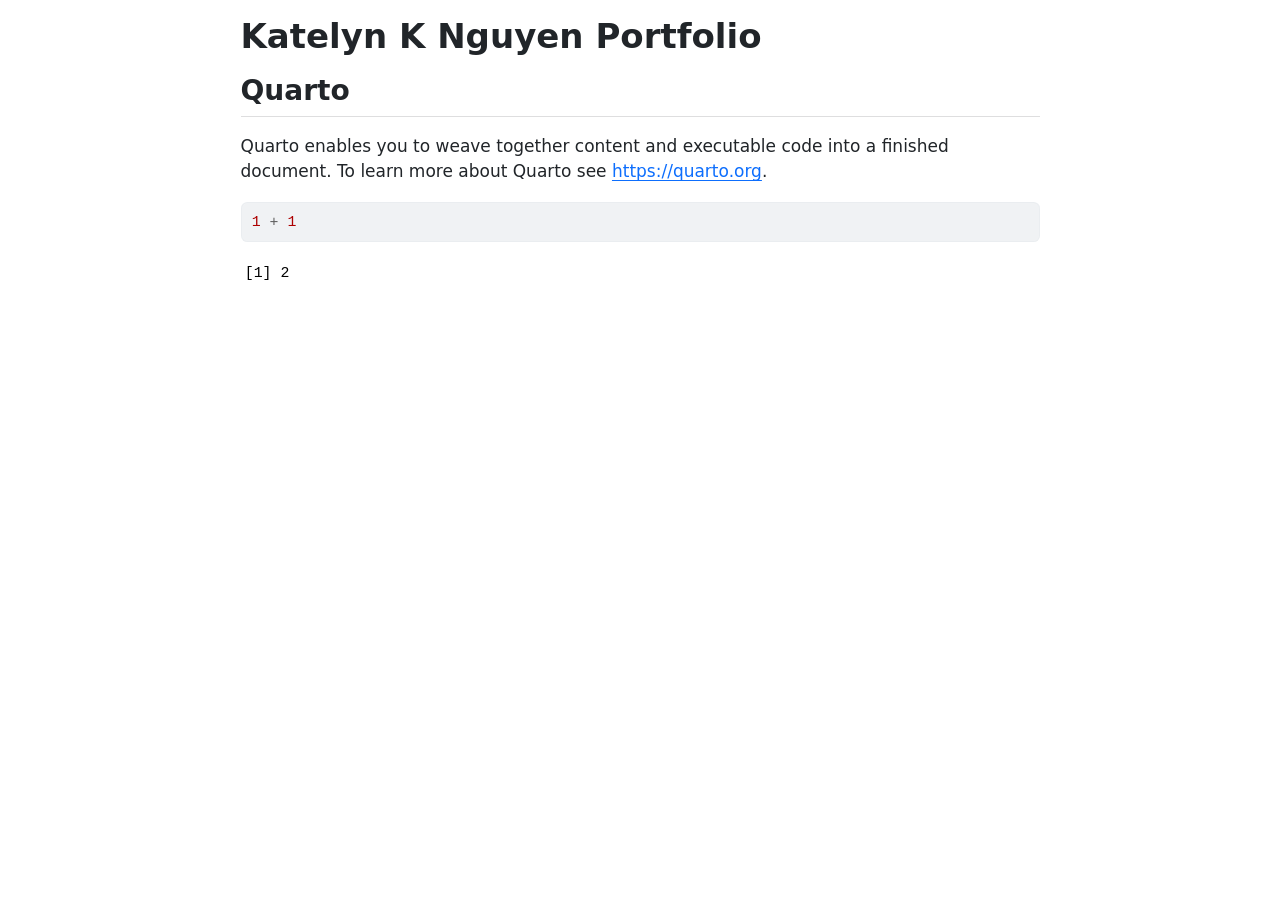
==== Katelyn K Nguyen Portfolio.html @ 218bbc92 "This is my portfolio" ====
<!DOCTYPE html>
<html xmlns="http://www.w3.org/1999/xhtml" lang="en" xml:lang="en"><head>

<meta charset="utf-8">
<meta name="generator" content="quarto-1.8.25">

<meta name="viewport" content="width=device-width, initial-scale=1.0, user-scalable=yes">


<title>Katelyn K Nguyen Portfolio</title>
<style>
code{white-space: pre-wrap;}
span.smallcaps{font-variant: small-caps;}
div.columns{display: flex; gap: min(4vw, 1.5em);}
div.column{flex: auto; overflow-x: auto;}
div.hanging-indent{margin-left: 1.5em; text-indent: -1.5em;}
ul.task-list{list-style: none;}
ul.task-list li input[type="checkbox"] {
  width: 0.8em;
  margin: 0 0.8em 0.2em -1em; /* quarto-specific, see https://github.com/quarto-dev/quarto-cli/issues/4556 */ 
  vertical-align: middle;
}
/* CSS for syntax highlighting */
html { -webkit-text-size-adjust: 100%; }
pre > code.sourceCode { white-space: pre; position: relative; }
pre > code.sourceCode > span { display: inline-block; line-height: 1.25; }
pre > code.sourceCode > span:empty { height: 1.2em; }
.sourceCode { overflow: visible; }
code.sourceCode > span { color: inherit; text-decoration: inherit; }
div.sourceCode { margin: 1em 0; }
pre.sourceCode { margin: 0; }
@media screen {
div.sourceCode { overflow: auto; }
}
@media print {
pre > code.sourceCode { white-space: pre-wrap; }
pre > code.sourceCode > span { text-indent: -5em; padding-left: 5em; }
}
pre.numberSource code
  { counter-reset: source-line 0; }
pre.numberSource code > span
  { position: relative; left: -4em; counter-increment: source-line; }
pre.numberSource code > span > a:first-child::before
  { content: counter(source-line);
    position: relative; left: -1em; text-align: right; vertical-align: baseline;
    border: none; display: inline-block;
    -webkit-touch-callout: none; -webkit-user-select: none;
    -khtml-user-select: none; -moz-user-select: none;
    -ms-user-select: none; user-select: none;
    padding: 0 4px; width: 4em;
  }
pre.numberSource { margin-left: 3em;  padding-left: 4px; }
div.sourceCode
  {   }
@media screen {
pre > code.sourceCode > span > a:first-child::before { text-decoration: underline; }
}
</style>


<script src="Katelyn K Nguyen Portfolio_files/libs/clipboard/clipboard.min.js"></script>
<script src="Katelyn K Nguyen Portfolio_files/libs/quarto-html/quarto.js" type="module"></script>
<script src="Katelyn K Nguyen Portfolio_files/libs/quarto-html/tabsets/tabsets.js" type="module"></script>
<script src="Katelyn K Nguyen Portfolio_files/libs/quarto-html/axe/axe-check.js" type="module"></script>
<script src="Katelyn K Nguyen Portfolio_files/libs/quarto-html/popper.min.js"></script>
<script src="Katelyn K Nguyen Portfolio_files/libs/quarto-html/tippy.umd.min.js"></script>
<script src="Katelyn K Nguyen Portfolio_files/libs/quarto-html/anchor.min.js"></script>
<link href="Katelyn K Nguyen Portfolio_files/libs/quarto-html/tippy.css" rel="stylesheet">
<link href="Katelyn K Nguyen Portfolio_files/libs/quarto-html/quarto-syntax-highlighting-7b89279ff1a6dce999919e0e67d4d9ec.css" rel="stylesheet" id="quarto-text-highlighting-styles">
<script src="Katelyn K Nguyen Portfolio_files/libs/bootstrap/bootstrap.min.js"></script>
<link href="Katelyn K Nguyen Portfolio_files/libs/bootstrap/bootstrap-icons.css" rel="stylesheet">
<link href="Katelyn K Nguyen Portfolio_files/libs/bootstrap/bootstrap-d6a003b94517c951b2d65075d42fb01b.min.css" rel="stylesheet" append-hash="true" id="quarto-bootstrap" data-mode="light">


</head>

<body class="fullcontent quarto-light">

<div id="quarto-content" class="page-columns page-rows-contents page-layout-article">

<main class="content" id="quarto-document-content">

<header id="title-block-header" class="quarto-title-block default">
<div class="quarto-title">
<h1 class="title">Katelyn K Nguyen Portfolio</h1>
</div>



<div class="quarto-title-meta">

    
  
    
  </div>
  


</header>


<section id="quarto" class="level2">
<h2 class="anchored" data-anchor-id="quarto">Quarto</h2>
<p>Quarto enables you to weave together content and executable code into a finished document. To learn more about Quarto see <a href="https://quarto.org" class="uri">https://quarto.org</a>.</p>
<div class="cell">
<div class="code-copy-outer-scaffold"><div class="sourceCode cell-code" id="cb1"><pre class="sourceCode r code-with-copy"><code class="sourceCode r"><span id="cb1-1"><a href="#cb1-1" aria-hidden="true" tabindex="-1"></a><span class="dv">1</span> <span class="sc">+</span> <span class="dv">1</span></span></code></pre></div><button title="Copy to Clipboard" class="code-copy-button"><i class="bi"></i></button></div>
<div class="cell-output cell-output-stdout">
<pre><code>[1] 2</code></pre>
</div>
</div>
</section>

</main>
<!-- /main column -->
<script id="quarto-html-after-body" type="application/javascript">
  window.document.addEventListener("DOMContentLoaded", function (event) {
    const icon = "";
    const anchorJS = new window.AnchorJS();
    anchorJS.options = {
      placement: 'right',
      icon: icon
    };
    anchorJS.add('.anchored');
    const isCodeAnnotation = (el) => {
      for (const clz of el.classList) {
        if (clz.startsWith('code-annotation-')) {                     
          return true;
        }
      }
      return false;
    }
    const onCopySuccess = function(e) {
      // button target
      const button = e.trigger;
      // don't keep focus
      button.blur();
      // flash "checked"
      button.classList.add('code-copy-button-checked');
      var currentTitle = button.getAttribute("title");
      button.setAttribute("title", "Copied!");
      let tooltip;
      if (window.bootstrap) {
        button.setAttribute("data-bs-toggle", "tooltip");
        button.setAttribute("data-bs-placement", "left");
        button.setAttribute("data-bs-title", "Copied!");
        tooltip = new bootstrap.Tooltip(button, 
          { trigger: "manual", 
            customClass: "code-copy-button-tooltip",
            offset: [0, -8]});
        tooltip.show();    
      }
      setTimeout(function() {
        if (tooltip) {
          tooltip.hide();
          button.removeAttribute("data-bs-title");
          button.removeAttribute("data-bs-toggle");
          button.removeAttribute("data-bs-placement");
        }
        button.setAttribute("title", currentTitle);
        button.classList.remove('code-copy-button-checked');
      }, 1000);
      // clear code selection
      e.clearSelection();
    }
    const getTextToCopy = function(trigger) {
      const outerScaffold = trigger.parentElement.cloneNode(true);
      const codeEl = outerScaffold.querySelector('code');
      for (const childEl of codeEl.children) {
        if (isCodeAnnotation(childEl)) {
          childEl.remove();
        }
      }
      return codeEl.innerText;
    }
    const clipboard = new window.ClipboardJS('.code-copy-button:not([data-in-quarto-modal])', {
      text: getTextToCopy
    });
    clipboard.on('success', onCopySuccess);
    if (window.document.getElementById('quarto-embedded-source-code-modal')) {
      const clipboardModal = new window.ClipboardJS('.code-copy-button[data-in-quarto-modal]', {
        text: getTextToCopy,
        container: window.document.getElementById('quarto-embedded-source-code-modal')
      });
      clipboardModal.on('success', onCopySuccess);
    }
      var localhostRegex = new RegExp(/^(?:http|https):\/\/localhost\:?[0-9]*\//);
      var mailtoRegex = new RegExp(/^mailto:/);
        var filterRegex = new RegExp('/' + window.location.host + '/');
      var isInternal = (href) => {
          return filterRegex.test(href) || localhostRegex.test(href) || mailtoRegex.test(href);
      }
      // Inspect non-navigation links and adorn them if external
     var links = window.document.querySelectorAll('a[href]:not(.nav-link):not(.navbar-brand):not(.toc-action):not(.sidebar-link):not(.sidebar-item-toggle):not(.pagination-link):not(.no-external):not([aria-hidden]):not(.dropdown-item):not(.quarto-navigation-tool):not(.about-link)');
      for (var i=0; i<links.length; i++) {
        const link = links[i];
        if (!isInternal(link.href)) {
          // undo the damage that might have been done by quarto-nav.js in the case of
          // links that we want to consider external
          if (link.dataset.originalHref !== undefined) {
            link.href = link.dataset.originalHref;
          }
        }
      }
    function tippyHover(el, contentFn, onTriggerFn, onUntriggerFn) {
      const config = {
        allowHTML: true,
        maxWidth: 500,
        delay: 100,
        arrow: false,
        appendTo: function(el) {
            return el.parentElement;
        },
        interactive: true,
        interactiveBorder: 10,
        theme: 'quarto',
        placement: 'bottom-start',
      };
      if (contentFn) {
        config.content = contentFn;
      }
      if (onTriggerFn) {
        config.onTrigger = onTriggerFn;
      }
      if (onUntriggerFn) {
        config.onUntrigger = onUntriggerFn;
      }
      window.tippy(el, config); 
    }
    const noterefs = window.document.querySelectorAll('a[role="doc-noteref"]');
    for (var i=0; i<noterefs.length; i++) {
      const ref = noterefs[i];
      tippyHover(ref, function() {
        // use id or data attribute instead here
        let href = ref.getAttribute('data-footnote-href') || ref.getAttribute('href');
        try { href = new URL(href).hash; } catch {}
        const id = href.replace(/^#\/?/, "");
        const note = window.document.getElementById(id);
        if (note) {
          return note.innerHTML;
        } else {
          return "";
        }
      });
    }
    const xrefs = window.document.querySelectorAll('a.quarto-xref');
    const processXRef = (id, note) => {
      // Strip column container classes
      const stripColumnClz = (el) => {
        el.classList.remove("page-full", "page-columns");
        if (el.children) {
          for (const child of el.children) {
            stripColumnClz(child);
          }
        }
      }
      stripColumnClz(note)
      if (id === null || id.startsWith('sec-')) {
        // Special case sections, only their first couple elements
        const container = document.createElement("div");
        if (note.children && note.children.length > 2) {
          container.appendChild(note.children[0].cloneNode(true));
          for (let i = 1; i < note.children.length; i++) {
            const child = note.children[i];
            if (child.tagName === "P" && child.innerText === "") {
              continue;
            } else {
              container.appendChild(child.cloneNode(true));
              break;
            }
          }
          if (window.Quarto?.typesetMath) {
            window.Quarto.typesetMath(container);
          }
          return container.innerHTML
        } else {
          if (window.Quarto?.typesetMath) {
            window.Quarto.typesetMath(note);
          }
          return note.innerHTML;
        }
      } else {
        // Remove any anchor links if they are present
        const anchorLink = note.querySelector('a.anchorjs-link');
        if (anchorLink) {
          anchorLink.remove();
        }
        if (window.Quarto?.typesetMath) {
          window.Quarto.typesetMath(note);
        }
        if (note.classList.contains("callout")) {
          return note.outerHTML;
        } else {
          return note.innerHTML;
        }
      }
    }
    for (var i=0; i<xrefs.length; i++) {
      const xref = xrefs[i];
      tippyHover(xref, undefined, function(instance) {
        instance.disable();
        let url = xref.getAttribute('href');
        let hash = undefined; 
        if (url.startsWith('#')) {
          hash = url;
        } else {
          try { hash = new URL(url).hash; } catch {}
        }
        if (hash) {
          const id = hash.replace(/^#\/?/, "");
          const note = window.document.getElementById(id);
          if (note !== null) {
            try {
              const html = processXRef(id, note.cloneNode(true));
              instance.setContent(html);
            } finally {
              instance.enable();
              instance.show();
            }
          } else {
            // See if we can fetch this
            fetch(url.split('#')[0])
            .then(res => res.text())
            .then(html => {
              const parser = new DOMParser();
              const htmlDoc = parser.parseFromString(html, "text/html");
              const note = htmlDoc.getElementById(id);
              if (note !== null) {
                const html = processXRef(id, note);
                instance.setContent(html);
              } 
            }).finally(() => {
              instance.enable();
              instance.show();
            });
          }
        } else {
          // See if we can fetch a full url (with no hash to target)
          // This is a special case and we should probably do some content thinning / targeting
          fetch(url)
          .then(res => res.text())
          .then(html => {
            const parser = new DOMParser();
            const htmlDoc = parser.parseFromString(html, "text/html");
            const note = htmlDoc.querySelector('main.content');
            if (note !== null) {
              // This should only happen for chapter cross references
              // (since there is no id in the URL)
              // remove the first header
              if (note.children.length > 0 && note.children[0].tagName === "HEADER") {
                note.children[0].remove();
              }
              const html = processXRef(null, note);
              instance.setContent(html);
            } 
          }).finally(() => {
            instance.enable();
            instance.show();
          });
        }
      }, function(instance) {
      });
    }
        let selectedAnnoteEl;
        const selectorForAnnotation = ( cell, annotation) => {
          let cellAttr = 'data-code-cell="' + cell + '"';
          let lineAttr = 'data-code-annotation="' +  annotation + '"';
          const selector = 'span[' + cellAttr + '][' + lineAttr + ']';
          return selector;
        }
        const selectCodeLines = (annoteEl) => {
          const doc = window.document;
          const targetCell = annoteEl.getAttribute("data-target-cell");
          const targetAnnotation = annoteEl.getAttribute("data-target-annotation");
          const annoteSpan = window.document.querySelector(selectorForAnnotation(targetCell, targetAnnotation));
          const lines = annoteSpan.getAttribute("data-code-lines").split(",");
          const lineIds = lines.map((line) => {
            return targetCell + "-" + line;
          })
          let top = null;
          let height = null;
          let parent = null;
          if (lineIds.length > 0) {
              //compute the position of the single el (top and bottom and make a div)
              const el = window.document.getElementById(lineIds[0]);
              top = el.offsetTop;
              height = el.offsetHeight;
              parent = el.parentElement.parentElement;
            if (lineIds.length > 1) {
              const lastEl = window.document.getElementById(lineIds[lineIds.length - 1]);
              const bottom = lastEl.offsetTop + lastEl.offsetHeight;
              height = bottom - top;
            }
            if (top !== null && height !== null && parent !== null) {
              // cook up a div (if necessary) and position it 
              let div = window.document.getElementById("code-annotation-line-highlight");
              if (div === null) {
                div = window.document.createElement("div");
                div.setAttribute("id", "code-annotation-line-highlight");
                div.style.position = 'absolute';
                parent.appendChild(div);
              }
              div.style.top = top - 2 + "px";
              div.style.height = height + 4 + "px";
              div.style.left = 0;
              let gutterDiv = window.document.getElementById("code-annotation-line-highlight-gutter");
              if (gutterDiv === null) {
                gutterDiv = window.document.createElement("div");
                gutterDiv.setAttribute("id", "code-annotation-line-highlight-gutter");
                gutterDiv.style.position = 'absolute';
                const codeCell = window.document.getElementById(targetCell);
                const gutter = codeCell.querySelector('.code-annotation-gutter');
                gutter.appendChild(gutterDiv);
              }
              gutterDiv.style.top = top - 2 + "px";
              gutterDiv.style.height = height + 4 + "px";
            }
            selectedAnnoteEl = annoteEl;
          }
        };
        const unselectCodeLines = () => {
          const elementsIds = ["code-annotation-line-highlight", "code-annotation-line-highlight-gutter"];
          elementsIds.forEach((elId) => {
            const div = window.document.getElementById(elId);
            if (div) {
              div.remove();
            }
          });
          selectedAnnoteEl = undefined;
        };
          // Handle positioning of the toggle
      window.addEventListener(
        "resize",
        throttle(() => {
          elRect = undefined;
          if (selectedAnnoteEl) {
            selectCodeLines(selectedAnnoteEl);
          }
        }, 10)
      );
      function throttle(fn, ms) {
      let throttle = false;
      let timer;
        return (...args) => {
          if(!throttle) { // first call gets through
              fn.apply(this, args);
              throttle = true;
          } else { // all the others get throttled
              if(timer) clearTimeout(timer); // cancel #2
              timer = setTimeout(() => {
                fn.apply(this, args);
                timer = throttle = false;
              }, ms);
          }
        };
      }
        // Attach click handler to the DT
        const annoteDls = window.document.querySelectorAll('dt[data-target-cell]');
        for (const annoteDlNode of annoteDls) {
          annoteDlNode.addEventListener('click', (event) => {
            const clickedEl = event.target;
            if (clickedEl !== selectedAnnoteEl) {
              unselectCodeLines();
              const activeEl = window.document.querySelector('dt[data-target-cell].code-annotation-active');
              if (activeEl) {
                activeEl.classList.remove('code-annotation-active');
              }
              selectCodeLines(clickedEl);
              clickedEl.classList.add('code-annotation-active');
            } else {
              // Unselect the line
              unselectCodeLines();
              clickedEl.classList.remove('code-annotation-active');
            }
          });
        }
    const findCites = (el) => {
      const parentEl = el.parentElement;
      if (parentEl) {
        const cites = parentEl.dataset.cites;
        if (cites) {
          return {
            el,
            cites: cites.split(' ')
          };
        } else {
          return findCites(el.parentElement)
        }
      } else {
        return undefined;
      }
    };
    var bibliorefs = window.document.querySelectorAll('a[role="doc-biblioref"]');
    for (var i=0; i<bibliorefs.length; i++) {
      const ref = bibliorefs[i];
      const citeInfo = findCites(ref);
      if (citeInfo) {
        tippyHover(citeInfo.el, function() {
          var popup = window.document.createElement('div');
          citeInfo.cites.forEach(function(cite) {
            var citeDiv = window.document.createElement('div');
            citeDiv.classList.add('hanging-indent');
            citeDiv.classList.add('csl-entry');
            var biblioDiv = window.document.getElementById('ref-' + cite);
            if (biblioDiv) {
              citeDiv.innerHTML = biblioDiv.innerHTML;
            }
            popup.appendChild(citeDiv);
          });
          return popup.innerHTML;
        });
      }
    }
  });
  </script>
</div> <!-- /content -->




</body></html>
---- Katelyn K Nguyen Portfolio_files/libs/quarto-html/tippy.css ----
.tippy-box[data-animation=fade][data-state=hidden]{opacity:0}[data-tippy-root]{max-width:calc(100vw - 10px)}.tippy-box{position:relative;background-color:#333;color:#fff;border-radius:4px;font-size:14px;line-height:1.4;white-space:normal;outline:0;transition-property:transform,visibility,opacity}.tippy-box[data-placement^=top]>.tippy-arrow{bottom:0}.tippy-box[data-placement^=top]>.tippy-arrow:before{bottom:-7px;left:0;border-width:8px 8px 0;border-top-color:initial;transform-origin:center top}.tippy-box[data-placement^=bottom]>.tippy-arrow{top:0}.tippy-box[data-placement^=bottom]>.tippy-arrow:before{top:-7px;left:0;border-width:0 8px 8px;border-bottom-color:initial;transform-origin:center bottom}.tippy-box[data-placement^=left]>.tippy-arrow{right:0}.tippy-box[data-placement^=left]>.tippy-arrow:before{border-width:8px 0 8px 8px;border-left-color:initial;right:-7px;transform-origin:center left}.tippy-box[data-placement^=right]>.tippy-arrow{left:0}.tippy-box[data-placement^=right]>.tippy-arrow:before{left:-7px;border-width:8px 8px 8px 0;border-right-color:initial;transform-origin:center right}.tippy-box[data-inertia][data-state=visible]{transition-timing-function:cubic-bezier(.54,1.5,.38,1.11)}.tippy-arrow{width:16px;height:16px;color:#333}.tippy-arrow:before{content:"";position:absolute;border-color:transparent;border-style:solid}.tippy-content{position:relative;padding:5px 9px;z-index:1}
---- Katelyn K Nguyen Portfolio_files/libs/quarto-html/quarto-syntax-highlighting-7b89279ff1a6dce999919e0e67d4d9ec.css ----
/* quarto syntax highlight colors */
:root {
  --quarto-hl-ot-color: #003B4F;
  --quarto-hl-at-color: #657422;
  --quarto-hl-ss-color: #20794D;
  --quarto-hl-an-color: #5E5E5E;
  --quarto-hl-fu-color: #4758AB;
  --quarto-hl-st-color: #20794D;
  --quarto-hl-cf-color: #003B4F;
  --quarto-hl-op-color: #5E5E5E;
  --quarto-hl-er-color: #AD0000;
  --quarto-hl-bn-color: #AD0000;
  --quarto-hl-al-color: #AD0000;
  --quarto-hl-va-color: #111111;
  --quarto-hl-bu-color: inherit;
  --quarto-hl-ex-color: inherit;
  --quarto-hl-pp-color: #AD0000;
  --quarto-hl-in-color: #5E5E5E;
  --quarto-hl-vs-color: #20794D;
  --quarto-hl-wa-color: #5E5E5E;
  --quarto-hl-do-color: #5E5E5E;
  --quarto-hl-im-color: #00769E;
  --quarto-hl-ch-color: #20794D;
  --quarto-hl-dt-color: #AD0000;
  --quarto-hl-fl-color: #AD0000;
  --quarto-hl-co-color: #5E5E5E;
  --quarto-hl-cv-color: #5E5E5E;
  --quarto-hl-cn-color: #8f5902;
  --quarto-hl-sc-color: #5E5E5E;
  --quarto-hl-dv-color: #AD0000;
  --quarto-hl-kw-color: #003B4F;
}

/* other quarto variables */
:root {
  --quarto-font-monospace: SFMono-Regular, Menlo, Monaco, Consolas, "Liberation Mono", "Courier New", monospace;
}

/* syntax highlight based on Pandoc's rules */
pre > code.sourceCode > span {
  color: #003B4F;
}

code.sourceCode > span {
  color: #003B4F;
}

div.sourceCode,
div.sourceCode pre.sourceCode {
  color: #003B4F;
}

/* Normal */
code span {
  color: #003B4F;
}

/* Alert */
code span.al {
  color: #AD0000;
  font-style: inherit;
}

/* Annotation */
code span.an {
  color: #5E5E5E;
  font-style: inherit;
}

/* Attribute */
code span.at {
  color: #657422;
  font-style: inherit;
}

/* BaseN */
code span.bn {
  color: #AD0000;
  font-style: inherit;
}

/* BuiltIn */
code span.bu {
  font-style: inherit;
}

/* ControlFlow */
code span.cf {
  color: #003B4F;
  font-weight: bold;
  font-style: inherit;
}

/* Char */
code span.ch {
  color: #20794D;
  font-style: inherit;
}

/* Constant */
code span.cn {
  color: #8f5902;
  font-style: inherit;
}

/* Comment */
code span.co {
  color: #5E5E5E;
  font-style: inherit;
}

/* CommentVar */
code span.cv {
  color: #5E5E5E;
  font-style: italic;
}

/* Documentation */
code span.do {
  color: #5E5E5E;
  font-style: italic;
}

/* DataType */
code span.dt {
  color: #AD0000;
  font-style: inherit;
}

/* DecVal */
code span.dv {
  color: #AD0000;
  font-style: inherit;
}

/* Error */
code span.er {
  color: #AD0000;
  font-style: inherit;
}

/* Extension */
code span.ex {
  font-style: inherit;
}

/* Float */
code span.fl {
  color: #AD0000;
  font-style: inherit;
}

/* Function */
code span.fu {
  color: #4758AB;
  font-style: inherit;
}

/* Import */
code span.im {
  color: #00769E;
  font-style: inherit;
}

/* Information */
code span.in {
  color: #5E5E5E;
  font-style: inherit;
}

/* Keyword */
code span.kw {
  color: #003B4F;
  font-weight: bold;
  font-style: inherit;
}

/* Operator */
code span.op {
  color: #5E5E5E;
  font-style: inherit;
}

/* Other */
code span.ot {
  color: #003B4F;
  font-style: inherit;
}

/* Preprocessor */
code span.pp {
  color: #AD0000;
  font-style: inherit;
}

/* SpecialChar */
code span.sc {
  color: #5E5E5E;
  font-style: inherit;
}

/* SpecialString */
code span.ss {
  color: #20794D;
  font-style: inherit;
}

/* String */
code span.st {
  color: #20794D;
  font-style: inherit;
}

/* Variable */
code span.va {
  color: #111111;
  font-style: inherit;
}

/* VerbatimString */
code span.vs {
  color: #20794D;
  font-style: inherit;
}

/* Warning */
code span.wa {
  color: #5E5E5E;
  font-style: italic;
}

.prevent-inlining {
  content: "</";
}

/*# sourceMappingURL=3944bc705cfaf4c80e56f77c5205168a.css.map */
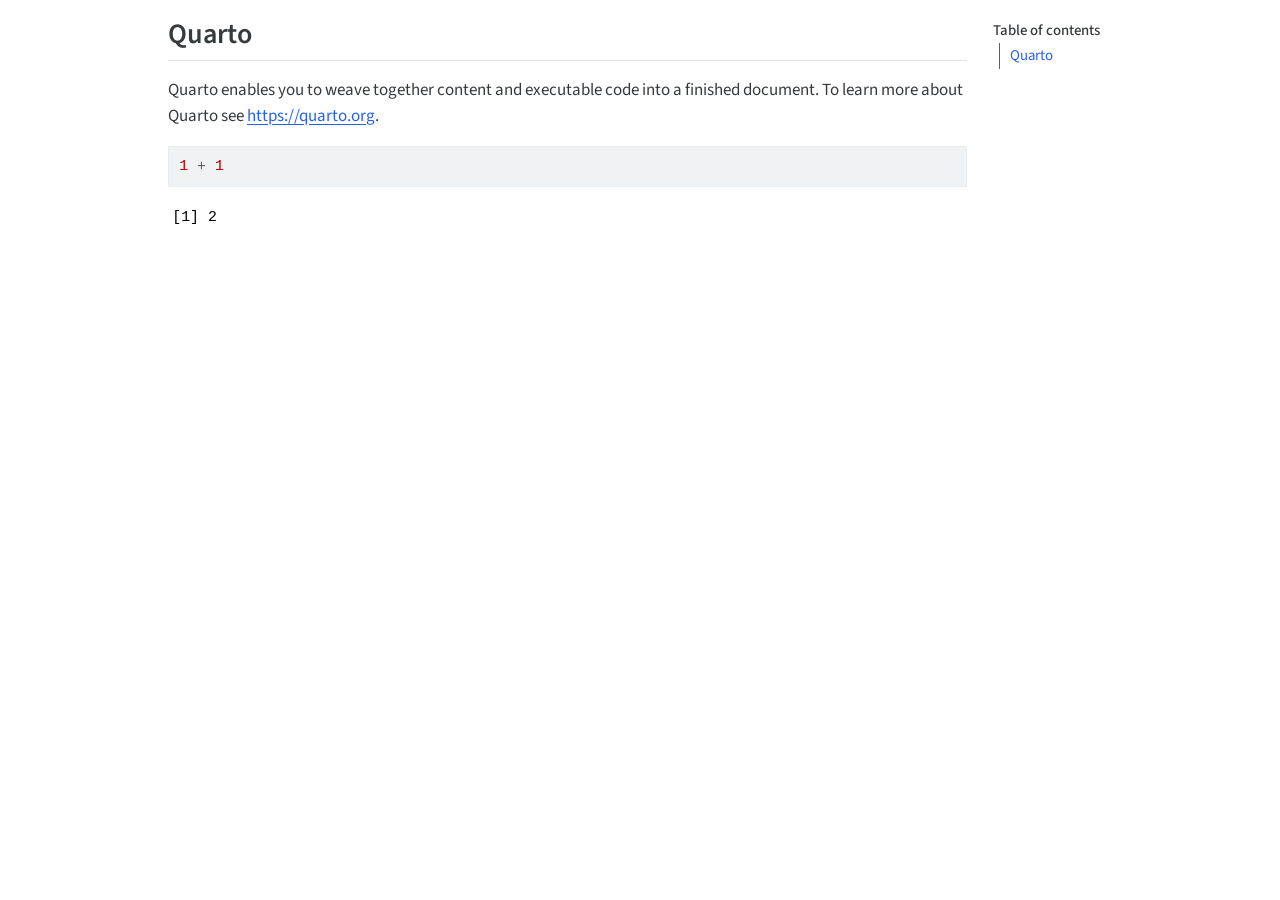
==== commit 9192f89b: "This is my portfolio 2" ====
--- a/Katelyn K Nguyen Portfolio.html
+++ b/Katelyn K Nguyen Portfolio.html
@@ -7,7 +7,7 @@
 <meta name="viewport" content="width=device-width, initial-scale=1.0, user-scalable=yes">
 
 
-<title>Katelyn K Nguyen Portfolio</title>
+<title>katelyn-k-nguyen-portfolio</title>
 <style>
 code{white-space: pre-wrap;}
 span.smallcaps{font-variant: small-caps;}
@@ -69,34 +69,27 @@
 <link href="Katelyn K Nguyen Portfolio_files/libs/quarto-html/quarto-syntax-highlighting-7b89279ff1a6dce999919e0e67d4d9ec.css" rel="stylesheet" id="quarto-text-highlighting-styles">
 <script src="Katelyn K Nguyen Portfolio_files/libs/bootstrap/bootstrap.min.js"></script>
 <link href="Katelyn K Nguyen Portfolio_files/libs/bootstrap/bootstrap-icons.css" rel="stylesheet">
-<link href="Katelyn K Nguyen Portfolio_files/libs/bootstrap/bootstrap-d6a003b94517c951b2d65075d42fb01b.min.css" rel="stylesheet" append-hash="true" id="quarto-bootstrap" data-mode="light">
-
-
+<link href="Katelyn K Nguyen Portfolio_files/libs/bootstrap/bootstrap-a74871fe4945b66d259aafc266475145.min.css" rel="stylesheet" append-hash="true" id="quarto-bootstrap" data-mode="light">
+
+
+<link rel="stylesheet" href="styles.css">
 </head>
 
-<body class="fullcontent quarto-light">
+<body class="quarto-light">
 
 <div id="quarto-content" class="page-columns page-rows-contents page-layout-article">
-
+<div id="quarto-margin-sidebar" class="sidebar margin-sidebar">
+  <nav id="TOC" role="doc-toc" class="toc-active">
+    <h2 id="toc-title">Table of contents</h2>
+   
+  <ul>
+  <li><a href="#quarto" id="toc-quarto" class="nav-link active" data-scroll-target="#quarto">Quarto</a></li>
+  </ul>
+</nav>
+</div>
 <main class="content" id="quarto-document-content">
 
-<header id="title-block-header" class="quarto-title-block default">
-<div class="quarto-title">
-<h1 class="title">Katelyn K Nguyen Portfolio</h1>
-</div>
-
-
-
-<div class="quarto-title-meta">
-
-    
-  
-    
-  </div>
-  
-
-
-</header>
+
 
 
 <section id="quarto" class="level2">
